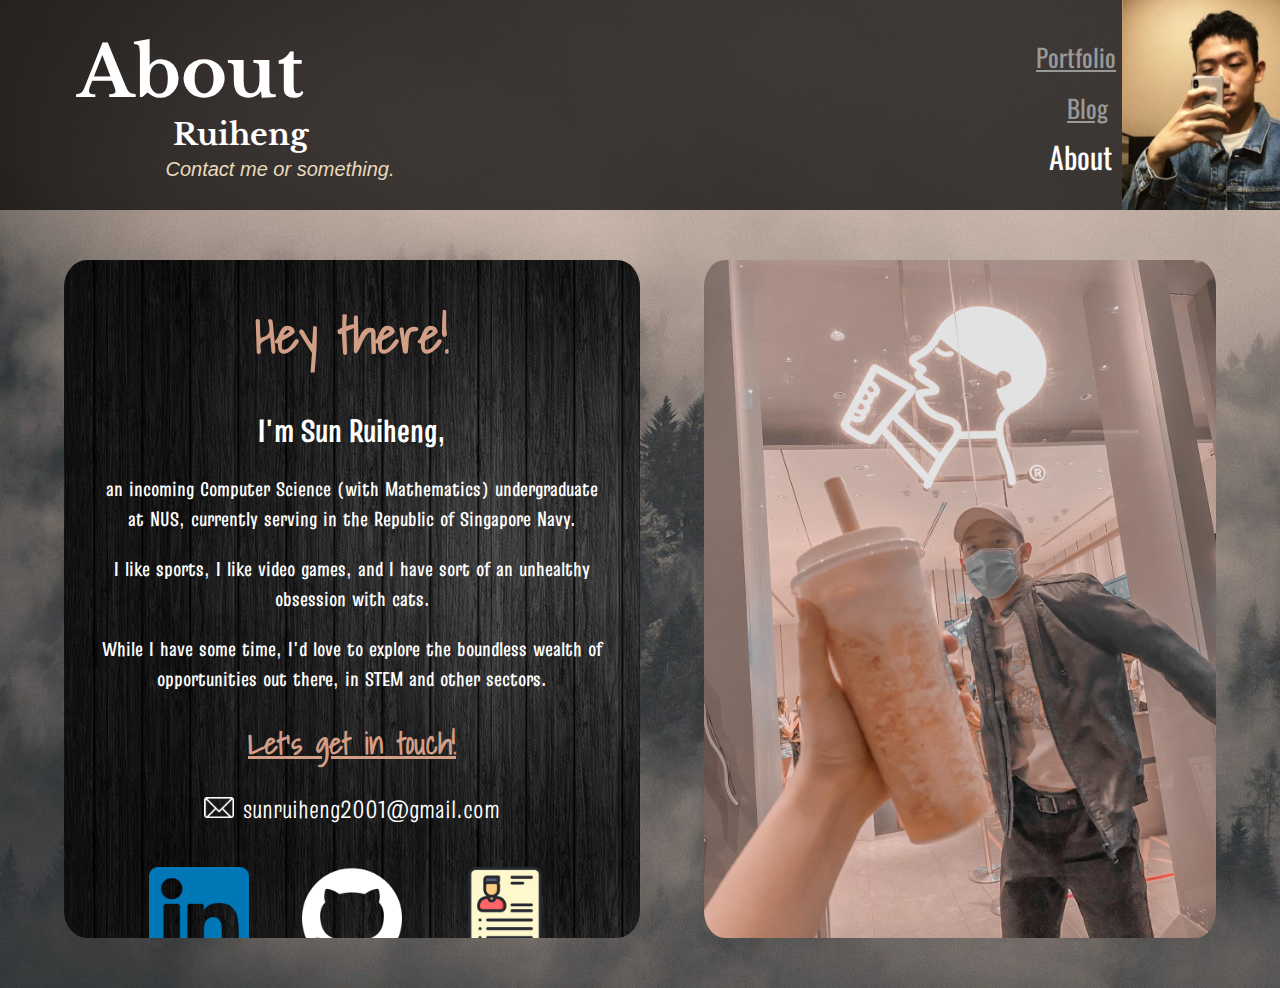
==== html/aboutme.html @ da1e4984 "added a lot" ====
<!DOCTYPE html>
<html lang="en">
    <head>
        <title>About Me</title>
        <link href='../css/aboutme.css' type='text/css' rel='stylesheet'/>
        <link href="https://fonts.googleapis.com/css2?family=Oswald:wght@500&display=swap" rel="stylesheet">
        <link href="https://fonts.googleapis.com/css2?family=Newsreader:wght@400;500&family=Open+Sans:wght@300;400;600;700&display=swap" rel="stylesheet">
        <link href="https://fonts.googleapis.com/css2?family=Cormorant+Garamond&family=Libre+Baskerville&display=swap" rel="stylesheet">
        <link href="https://fonts.googleapis.com/css2?family=Shadows+Into+Light&display=swap" rel="stylesheet">
        <link href="https://fonts.googleapis.com/css2?family=Benne&family=Truculenta:wght@400;600&display=swap" rel="stylesheet">
    </head>

    <body>
        <header>  <!-- entire top nav bar -->
            <div class='title'>
                <h1>About</h1>
                <h2>Ruiheng</h2>
                <h3>Contact me or something.</h3>
            </div>

            <div class='menu-and-pic'>
                <ul>
                    <li><a class='menu-link' href='../index.html'>Portfolio</a></li>
                    <li><a class='menu-link' href="./blog.html">Blog</a></li>
                    <li class="current">About</li>
                    
                </ul>
                <img src="../images/profilepic3.jpg" alt='Profile Icon'/>
            </div>
        </header>
        

        <!-- tryna make the email popup. -->
        <!-- <div id='popup'>
            <form action='"mailto:sunruiheng@gmail.com' method="POST">
                <input type="text" name='name' placeholder="Name: "/>
                <input type="text" name='mail' placeholder="Your Email: "/>
                <input type="text" name='subject' placeholder="Subject: "/>
                <textarea name='message' placeholder="Message: "></textarea>
                <button type='submit' name="submit">Submit</button>
            </form>

            
        </div> -->

    



        <div id='top-half'>

            <div id='info-area'>
                <h1 id='info-title'>Hey there!</h1>
                <h1>I'm Sun Ruiheng,</h1>
                <p>an incoming Computer Science (with Mathematics) undergraduate at NUS, currently serving in the Republic of Singapore Navy.</p>
                <p>I like sports, I like video games, and I have sort of an unhealthy obsession with cats.</p>
                <p>While I have some time, I'd love to explore the boundless wealth of opportunities out there, in STEM and other sectors.</p>
                
                <h2 id='get-in-touch'><u>Let's get in touch!</u></h2>
                <div id='my-contacts'>
                    <div id='email'>
                        <a href="mailto:sunruiheng2001@gmail.com">
                            <img src="../images/emailclosed.png"/>
                            <span class='contact-text'>sunruiheng2001@gmail.com</span>
                        </a>
                        
                    </div>
                    <div id='contacts-container'>
                        <div id='linkedin' class='social-site'>
                            <img src="../images/linkedin.png">
                            <span class='contact-text'>LinkedIn</span>
                        </div>
                        <div id='github' class='social-site'>
                            <img src="../images/github.png">
                            <span class='contact-text'>GitHub</span>
                        </div>
                        <div id='resume' class='social-site'>
                            <img src="../images/resume.webp" alt="My Resume">
                            <span class='contact-text'>Résumé</span>
                        </div>
                    </div>
                </div>
            </div>

            <img id='pic-area' src='../images/me03.jpeg'/>
        </div>
        

        
    </body>
    <script type='text/javascript' src='../js/aboutme.js'></script>
</html>
---- css/aboutme.css ----
body {
    margin: 0;
    font-family: 'Open Sans', sans-serif;
    background-image: url('../images/forest3.jpg');
    background-size: cover;
}

header {
    background-color:rgb(6, 6, 99);
    height: 180px;
    padding: 15px 0;
    /* to align title div vertically within header: */
    display: flex;
    align-items: center;
    background-color: rgba(0, 0, 0, 0.7);
    margin-bottom: 50px;
}

header .title {
    width: 320px;
    color: white;
    /* float: none; */
    position: absolute;
    left: 50px;
    padding: 0 30px;
    font-family: 'Libre Baskerville', serif;
    font-weight: 500;
}

header .title h2 {
    margin: 0;
    font-size: 30px;
    text-align: center;
}

header .title h1 {
    font-size: 70px;
    margin: 0;
    text-align: center;
    transform:translateX(-50px);
}

header .title h3 {
    font-size: 20px;
    text-align: center;
    font-style: italic;
    font-weight: normal;
    font-family: 'Lato', sans-serif;
    margin: 0 auto;
    color:rgb(232, 219, 188);
    transform:translateX(40px);
    margin-top: 5px;
}


/* remember to add JS to make background darken and deactivate clicks when popup appears.
#popup {
    height: 60vh;
    width: 60vw;
    visibility: hidden; 
    position: fixed;
    left: 20vw;
    top: 20vh;
    border-radius: 8%;
    background-color: rgb(241, 237, 231);
    display :flex;
    align-items: center;
    justify-content: center;
}

#popup form {
    position: static;
    height: 70%;
    width: 80%;
    display: flex;
    flex-direction: column;
    align-items: center;
    justify-content: space-evenly;
} */



.menu-and-pic {
    position: absolute;
    right: 0;
    display: inline-flex;
}

.menu-and-pic ul {
    margin: auto;
    padding: 10px;
    text-align: right;
    list-style-type: none;
    font-family: 'Oswald', sans-serif;
}

.menu-and-pic ul li {
    font-size: 30px;
    padding: 3px 0;
    color: white;
}

.menu-link {
    font-size: 25px;
    padding: 0 5%;
    border-radius: 8%;
    color: rgb(153, 153, 153);
    transition: color 0.3s ease;
}

.menu-link:hover {
    color: white;
}

.menu-and-pic img {
    height: 210px;
}

/* END OF TOP BAR */


#top-half {
    display: flex;
    justify-content: space-evenly;
    margin-bottom: 50px;
}

#info-area {
    font-family: 'Truculenta', sans-serif;
    /* background-color: rgb(240, 234, 221); */
    background-image: url('../images/wood1.jpg');
    display: inline-block;
    width: 40vw;
    height: 53vw;
    min-width: 100px;
    padding: 0 2em;
    border-radius: 4%;
    text-align: center;
    color: white;
    overflow-x: hidden;
    overflow-y: auto;
}

#info-title, #get-in-touch {
    color:rgb(211, 158, 134);
    font-family: 'Shadows Into Light', cursive;
    font-size: 50px;
}

#info-area p {
    font-weight: 600;
    word-spacing: 2px;
    line-height: 30px;
    font-size: 20px;
}

#get-in-touch {
    font-size: 30px;
}

div#email{
    display: flex;
    align-items: center;
    justify-content: center;
    margin: 0 0 40px 0;
    transition: all .2s ease 0s;
    cursor: pointer;
}

div#email a {
    color: white;
    text-decoration: none;
}

div#email:hover {
    transform: scale(1.2);
}

div#email img {
    width: 30px;
    padding-right: 5px;
}

.contact-text {
    font-size: 25px;
}

#contacts-container {
    display: flex;
    justify-content: space-evenly;
}

.social-site {
    display: inline-flex;
    flex-direction: column;
    transition: all .2s ease 0s;
    cursor: pointer;
}

.social-site img {
    width: 100px;
    /* display: block; */
}

.social-site:hover {
    transform: scale(1.2);
}

#pic-area {
    display: inline-block;
    width: 40vw;
    height: 53vw;
    min-width: 100px;
    border-radius: 4%;
}



/* for mobile screens */
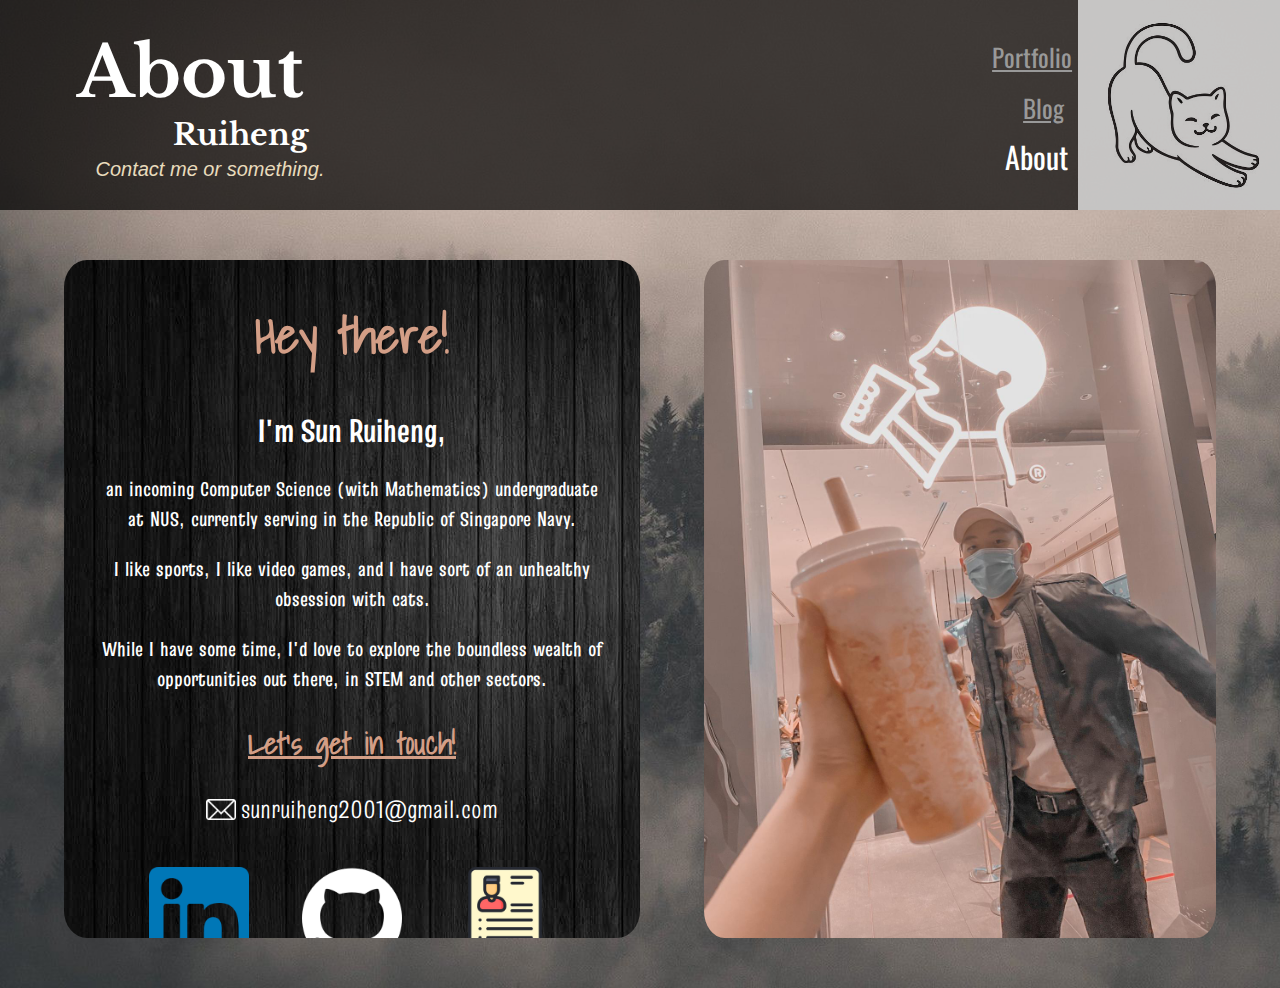
==== commit 5585af00: "revamped blog..." ====
--- a/html/aboutme.html
+++ b/html/aboutme.html
@@ -25,7 +25,7 @@
                     <li class="current">About</li>
                     
                 </ul>
-                <img src="../images/profilepic3.jpg" alt='Profile Icon'/>
+                <img src="../images/catt.png" alt='Cat'/>
             </div>
         </header>
         
--- a/css/aboutme.css
+++ b/css/aboutme.css
@@ -5,8 +5,11 @@
     background-size: cover;
 }
 
+::selection {
+    background-color: rgb(185, 138, 80)
+}
+
 header {
-    background-color:rgb(6, 6, 99);
     height: 180px;
     padding: 15px 0;
     /* to align title div vertically within header: */
@@ -48,7 +51,7 @@
     font-family: 'Lato', sans-serif;
     margin: 0 auto;
     color:rgb(232, 219, 188);
-    transform:translateX(40px);
+    transform:translateX(-30px);
     margin-top: 5px;
 }
 
@@ -116,6 +119,10 @@
     height: 210px;
 }
 
+.menu-and-pic img:hover {
+    transform: scaleX(-1);
+}
+
 /* END OF TOP BAR */
 
 
@@ -159,15 +166,15 @@
 }
 
 div#email{
-    display: flex;
-    align-items: center;
-    justify-content: center;
     margin: 0 0 40px 0;
     transition: all .2s ease 0s;
     cursor: pointer;
 }
 
 div#email a {
+    display: flex;
+    align-items: center;
+    justify-content: center;
     color: white;
     text-decoration: none;
 }
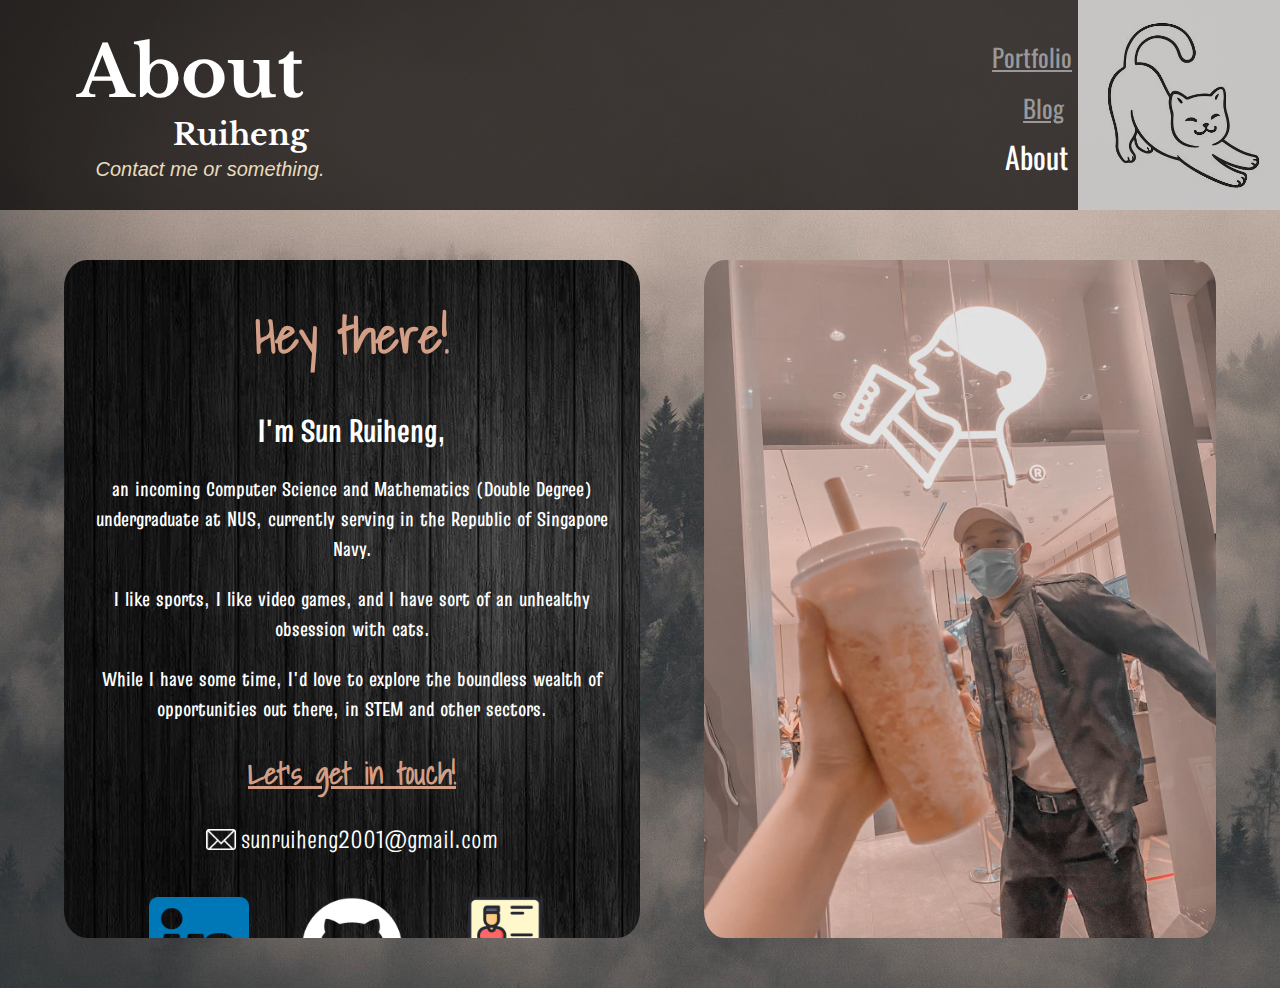
==== commit 36581427: "r" ====
--- a/html/aboutme.html
+++ b/html/aboutme.html
@@ -8,6 +8,7 @@
         <link href="https://fonts.googleapis.com/css2?family=Cormorant+Garamond&family=Libre+Baskerville&display=swap" rel="stylesheet">
         <link href="https://fonts.googleapis.com/css2?family=Shadows+Into+Light&display=swap" rel="stylesheet">
         <link href="https://fonts.googleapis.com/css2?family=Benne&family=Truculenta:wght@400;600&display=swap" rel="stylesheet">
+        <link href="https://fonts.googleapis.com/css2?family=Barlow:wght@300;400;500;600;700&display=swap" rel="stylesheet">
     </head>
 
     <body>
@@ -52,7 +53,7 @@
             <div id='info-area'>
                 <h1 id='info-title'>Hey there!</h1>
                 <h1>I'm Sun Ruiheng,</h1>
-                <p>an incoming Computer Science (with Mathematics) undergraduate at NUS, currently serving in the Republic of Singapore Navy.</p>
+                <p>an incoming Computer Science and Mathematics (Double Degree) undergraduate at NUS, currently serving in the Republic of Singapore Navy.</p>
                 <p>I like sports, I like video games, and I have sort of an unhealthy obsession with cats.</p>
                 <p>While I have some time, I'd love to explore the boundless wealth of opportunities out there, in STEM and other sectors.</p>
                 
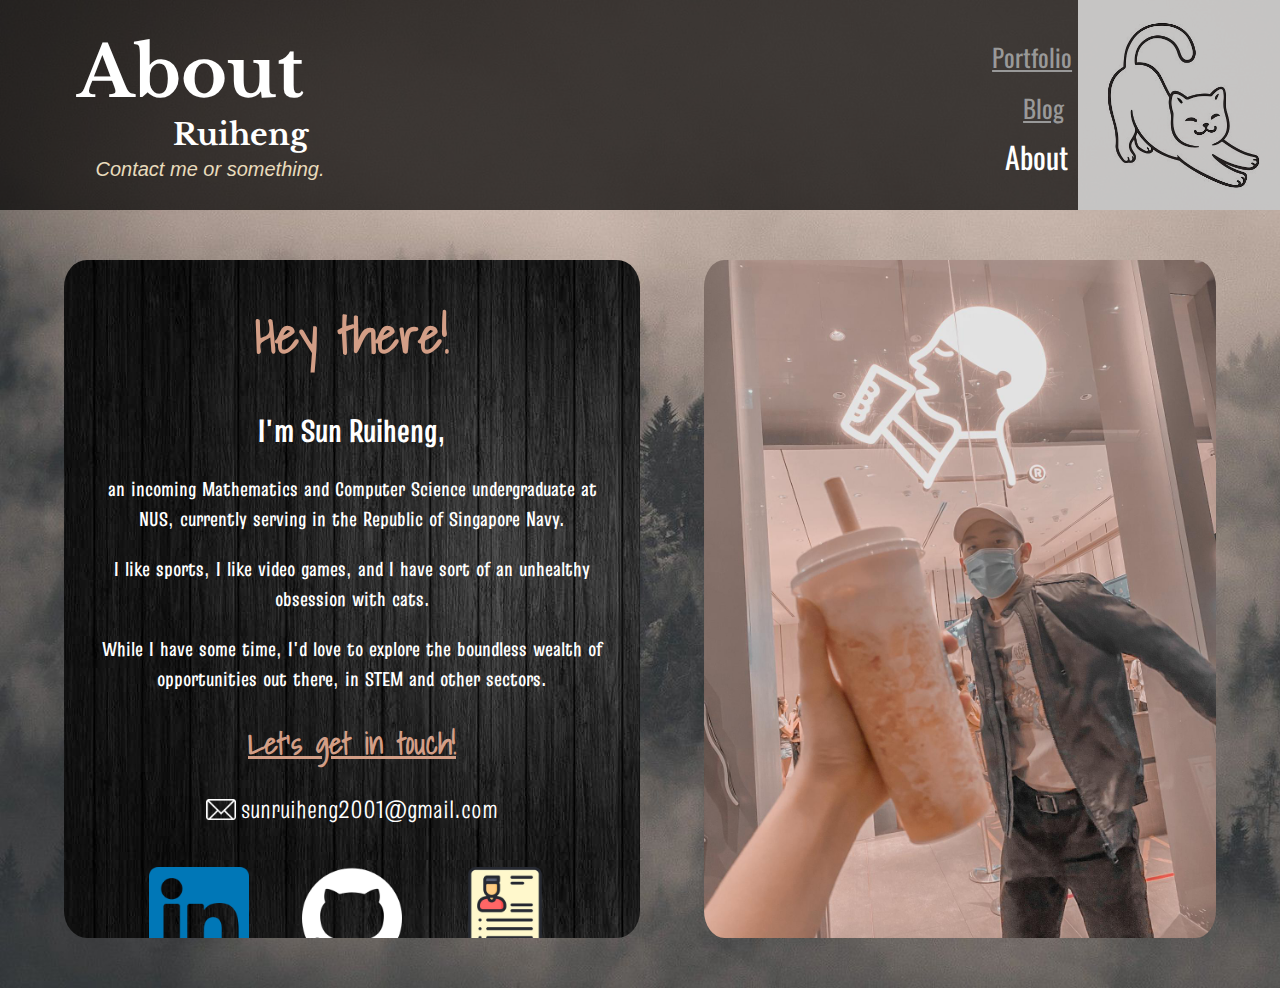
==== commit aac83c99: "added big tech entry" ====
--- a/html/aboutme.html
+++ b/html/aboutme.html
@@ -53,7 +53,7 @@
             <div id='info-area'>
                 <h1 id='info-title'>Hey there!</h1>
                 <h1>I'm Sun Ruiheng,</h1>
-                <p>an incoming Computer Science and Mathematics (Double Degree) undergraduate at NUS, currently serving in the Republic of Singapore Navy.</p>
+                <p>an incoming Mathematics and Computer Science undergraduate at NUS, currently serving in the Republic of Singapore Navy.</p>
                 <p>I like sports, I like video games, and I have sort of an unhealthy obsession with cats.</p>
                 <p>While I have some time, I'd love to explore the boundless wealth of opportunities out there, in STEM and other sectors.</p>
                 
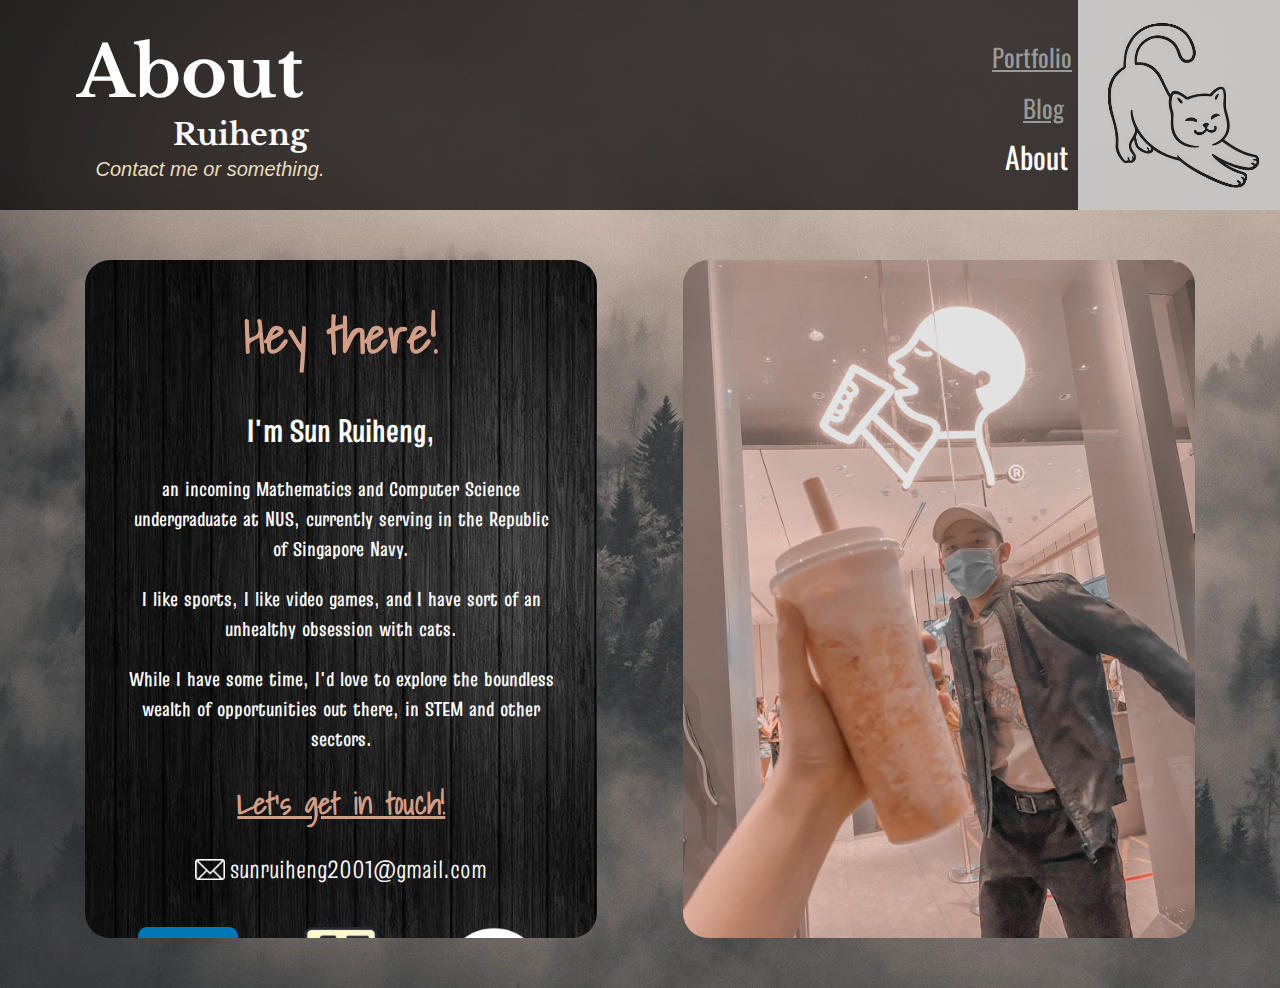
==== commit 084c0cff: "added underline animations" ====
--- a/html/aboutme.html
+++ b/html/aboutme.html
@@ -1,38 +1,45 @@
 <!DOCTYPE html>
 <html lang="en">
-    <head>
-        <title>About Me</title>
-        <link href='../css/aboutme.css' type='text/css' rel='stylesheet'/>
-        <link href="https://fonts.googleapis.com/css2?family=Oswald:wght@500&display=swap" rel="stylesheet">
-        <link href="https://fonts.googleapis.com/css2?family=Newsreader:wght@400;500&family=Open+Sans:wght@300;400;600;700&display=swap" rel="stylesheet">
-        <link href="https://fonts.googleapis.com/css2?family=Cormorant+Garamond&family=Libre+Baskerville&display=swap" rel="stylesheet">
-        <link href="https://fonts.googleapis.com/css2?family=Shadows+Into+Light&display=swap" rel="stylesheet">
-        <link href="https://fonts.googleapis.com/css2?family=Benne&family=Truculenta:wght@400;600&display=swap" rel="stylesheet">
-        <link href="https://fonts.googleapis.com/css2?family=Barlow:wght@300;400;500;600;700&display=swap" rel="stylesheet">
-    </head>
 
-    <body>
-        <header>  <!-- entire top nav bar -->
-            <div class='title'>
-                <h1>About</h1>
-                <h2>Ruiheng</h2>
-                <h3>Contact me or something.</h3>
-            </div>
+<head>
+    <title>About Me</title>
+    <meta name="viewport" content="width=device-width, initial-scale=1.0" />
+    <link href='../css/aboutme.css' type='text/css' rel='stylesheet' />
+    <link href="https://fonts.googleapis.com/css2?family=Oswald:wght@500&display=swap" rel="stylesheet">
+    <link
+        href="https://fonts.googleapis.com/css2?family=Newsreader:wght@400;500&family=Open+Sans:wght@300;400;600;700&display=swap"
+        rel="stylesheet">
+    <link href="https://fonts.googleapis.com/css2?family=Cormorant+Garamond&family=Libre+Baskerville&display=swap"
+        rel="stylesheet">
+    <link href="https://fonts.googleapis.com/css2?family=Shadows+Into+Light&display=swap" rel="stylesheet">
+    <link href="https://fonts.googleapis.com/css2?family=Benne&family=Truculenta:wght@400;600&display=swap"
+        rel="stylesheet">
+    <link href="https://fonts.googleapis.com/css2?family=Barlow:wght@300;400;500;600;700&display=swap" rel="stylesheet">
+</head>
 
-            <div class='menu-and-pic'>
-                <ul>
-                    <li><a class='menu-link' href='../index.html'>Portfolio</a></li>
-                    <li><a class='menu-link' href="./blog.html">Blog</a></li>
-                    <li class="current">About</li>
-                    
-                </ul>
-                <img src="../images/catt.png" alt='Cat'/>
-            </div>
-        </header>
-        
+<body>
+    <header>
+        <!-- entire top nav bar -->
+        <div class='title'>
+            <h1>About</h1>
+            <h2>Ruiheng</h2>
+            <h3>Contact me or something.</h3>
+        </div>
 
-        <!-- tryna make the email popup. -->
-        <!-- <div id='popup'>
+        <div class='menu-and-pic'>
+            <ul>
+                <li><a class='menu-link' href='../index.html'>Portfolio</a></li>
+                <li><a class='menu-link' href="./blog.html">Blog</a></li>
+                <li class="current">About</li>
+
+            </ul>
+            <img src="../images/catt.png" alt='Cat' />
+        </div>
+    </header>
+
+
+    <!-- tryna make the email popup. -->
+    <!-- <div id='popup'>
             <form action='"mailto:sunruiheng@gmail.com' method="POST">
                 <input type="text" name='name' placeholder="Name: "/>
                 <input type="text" name='mail' placeholder="Your Email: "/>
@@ -44,50 +51,57 @@
             
         </div> -->
 
-    
 
 
 
-        <div id='top-half'>
 
-            <div id='info-area'>
+    <div id='top-half'>
+
+        <div id='info-area'>
+            <div class="info-part">
                 <h1 id='info-title'>Hey there!</h1>
+            </div>
+            <div class="info-part">
                 <h1>I'm Sun Ruiheng,</h1>
-                <p>an incoming Mathematics and Computer Science undergraduate at NUS, currently serving in the Republic of Singapore Navy.</p>
+                <p>an incoming Mathematics and Computer Science undergraduate at NUS, currently serving in the Republic
+                    of Singapore Navy.</p>
                 <p>I like sports, I like video games, and I have sort of an unhealthy obsession with cats.</p>
-                <p>While I have some time, I'd love to explore the boundless wealth of opportunities out there, in STEM and other sectors.</p>
-                
+                <p>While I have some time, I'd love to explore the boundless wealth of opportunities out there, in STEM
+                    and other sectors.</p>
+            </div>
+            <div class="info-part">
                 <h2 id='get-in-touch'><u>Let's get in touch!</u></h2>
                 <div id='my-contacts'>
                     <div id='email'>
                         <a href="mailto:sunruiheng2001@gmail.com">
-                            <img src="../images/emailclosed.png"/>
+                            <img src="../images/emailclosed.png" />
                             <span class='contact-text'>sunruiheng2001@gmail.com</span>
                         </a>
-                        
                     </div>
                     <div id='contacts-container'>
-                        <div id='linkedin' class='social-site'>
+                        <div id='linkedin' class='social-site hover-underline-animation'>
                             <img src="../images/linkedin.png">
                             <span class='contact-text'>LinkedIn</span>
                         </div>
-                        <div id='github' class='social-site'>
+                        <div id='resume' class='social-site hover-underline-animation'>
+                            <img src="../images/resume.webp" alt="My Resume">
+                            <span class='contact-text'>Résumé</span>
+                        </div>
+                        <div id='github' class='social-site hover-underline-animation'>
                             <img src="../images/github.png">
                             <span class='contact-text'>GitHub</span>
-                        </div>
-                        <div id='resume' class='social-site'>
-                            <img src="../images/resume.webp" alt="My Resume">
-                            <span class='contact-text'>Résumé</span>
                         </div>
                     </div>
                 </div>
             </div>
+        </div>
 
-            <img id='pic-area' src='../images/me03.jpeg'/>
-        </div>
-        
+        <img id='pic-area' src='../images/me03.jpeg' />
+    </div>
 
-        
-    </body>
-    <script type='text/javascript' src='../js/aboutme.js'></script>
+
+
+</body>
+<script type='text/javascript' src='../js/aboutme.js'></script>
+
 </html>--- a/css/aboutme.css
+++ b/css/aboutme.css
@@ -136,16 +136,20 @@
     font-family: 'Truculenta', sans-serif;
     /* background-color: rgb(240, 234, 221); */
     background-image: url('../images/wood1.jpg');
-    display: inline-block;
+    /* display: inline-block; */
     width: 40vw;
     height: 53vw;
     min-width: 100px;
-    padding: 0 2em;
-    border-radius: 4%;
+    /* padding: 0 2em; */
+    
+    border-radius: 25px;
     text-align: center;
     color: white;
     overflow-x: hidden;
     overflow-y: auto;
+    /* display: flex;
+    flex-direction: column;
+    justify-content: space-evenly; */
 }
 
 #info-title, #get-in-touch {
@@ -159,6 +163,7 @@
     word-spacing: 2px;
     line-height: 30px;
     font-size: 20px;
+    padding: 0 2em;
 }
 
 #get-in-touch {
@@ -213,15 +218,192 @@
     transform: scale(1.2);
 }
 
+#linkedin:hover {
+    color: #0072b1;
+}
+#linkedin:after {
+    content: '';
+    position: absolute;
+    width: 100%;
+    transform: scaleX(0);
+    background-color: #0072b1;
+    height: 2px;
+    bottom: 0;
+    left: 0;
+    transform-origin: bottom right;
+    transition: transform 0.25s ease-out;
+}
+#linkedin:hover:after {
+    transform: scaleX(1);
+    transform-origin: bottom left;
+  }
+
+#resume:hover {
+    color: rgb(221, 210, 151);
+}
+#resume:after {
+    content: '';
+    position: absolute;
+    width: 100%;
+    transform: scaleX(0);
+    background-color: rgb(221, 210, 151);
+    height: 2px;
+    bottom: 0;
+    left: 0;
+    transform-origin: bottom right;
+    transition: transform 0.25s ease-out;
+}
+#resume:hover:after {
+    transform: scaleX(1);
+    transform-origin: bottom left;
+  }
+
+#github:hover {
+    color: #f1502f;
+}
+#github:after {
+    content: '';
+    position: absolute;
+    width: 100%;
+    transform: scaleX(0);
+    background-color: #f1502f;
+    height: 2px;
+    bottom: 0;
+    left: 0;
+    transform-origin: bottom right;
+    transition: transform 0.25s ease-out;
+}
+#github:hover:after {
+    transform: scaleX(1);
+    transform-origin: bottom left;
+  }
+
+
+
+
+/* For the underline animation of website anchor tag */
+.hover-underline-animation {
+    /* display: inline-block; */
+    position: relative;
+  }
+  
+  /* .hover-underline-animation:after {
+    content: '';
+    position: absolute;
+    width: 100%;
+    transform: scaleX(0);
+    background-color: #f1502f;
+    height: 2px;
+    bottom: 0;
+    left: 0;
+    transform-origin: bottom right;
+    transition: transform 0.25s ease-out;
+  } */
+  
+  /* .hover-underline-animation:hover:after {
+    transform: scaleX(1);
+    transform-origin: bottom left;
+  } */
+  /* End of hover animation CSS */
+
+
+
+
 #pic-area {
     display: inline-block;
     width: 40vw;
     height: 53vw;
     min-width: 100px;
-    border-radius: 4%;
+    border-radius: 25px;
 }
 
 
 
 /* for mobile screens */
 
+@media (max-width: 800px) {
+    #top-half {
+        display: block;
+        margin: 0 auto;
+    }
+
+    #info-area {
+        display: block;
+        max-width: 95vw;
+        max-height: 100vh;
+        width: auto;
+        height: auto;
+        margin: 0 auto;
+        margin-bottom: 3vh;
+        padding-bottom: 3vh;
+        font-weight: 600;
+        word-spacing: 2px;
+        line-height: 30px;
+        font-size: 15px;
+    }
+
+    #pic-area {
+        display: block;
+        max-width: 95vw;
+        max-height: 100vh;
+        width: auto;
+        height: auto;
+        margin: 0 auto;
+    }
+
+    header .title {
+        width: 50vw;
+        color: white;
+        /* float: none; */
+        position: absolute;
+        padding: 0 5vw;
+        font-family: 'Libre Baskerville', serif;
+        font-weight: 500;
+    }
+
+    header .title h1 {
+        font-size: 50px;
+    }
+
+    header .title h2 {
+        font-size: 30px;
+    }
+
+    header .title h3 {
+        font-size: 15px;
+    }
+
+    
+.menu-and-pic {
+    position: absolute;
+    right: 0;
+    display: inline-flex;
+}
+
+.menu-and-pic ul {
+    margin: auto;
+    padding: 10px;
+    text-align: right;
+    list-style-type: none;
+    font-family: 'Oswald', sans-serif;
+}
+
+.menu-and-pic ul li {
+    font-size: 30px;
+    padding: 3px 0;
+    color: white;
+}
+
+.menu-link {
+    font-size: 25px;
+    padding: 0 5%;
+    border-radius: 8%;
+    color: rgb(153, 153, 153);
+    transition: color 0.3s ease;
+}
+
+.menu-and-pic img {
+    display: none;
+}
+
+}
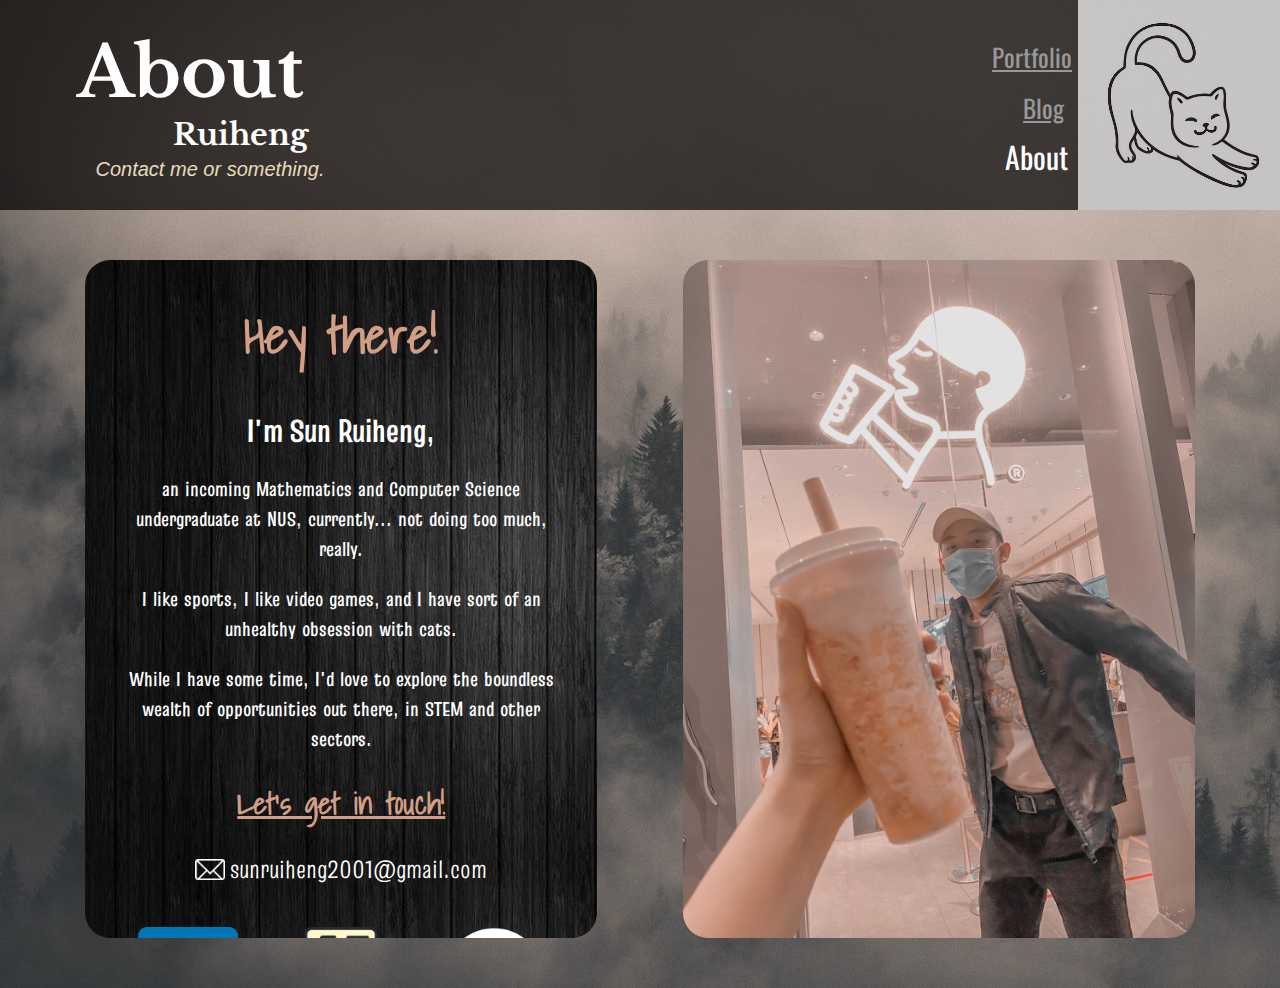
==== commit 791df33c: "Update aboutme.html" ====
--- a/html/aboutme.html
+++ b/html/aboutme.html
@@ -63,8 +63,7 @@
             </div>
             <div class="info-part">
                 <h1>I'm Sun Ruiheng,</h1>
-                <p>an incoming Mathematics and Computer Science undergraduate at NUS, currently serving in the Republic
-                    of Singapore Navy.</p>
+                <p>an incoming Mathematics and Computer Science undergraduate at NUS, currently... not doing too much, really.</p>
                 <p>I like sports, I like video games, and I have sort of an unhealthy obsession with cats.</p>
                 <p>While I have some time, I'd love to explore the boundless wealth of opportunities out there, in STEM
                     and other sectors.</p>
--- a/css/aboutme.css
+++ b/css/aboutme.css
@@ -134,9 +134,8 @@
 
 #info-area {
     font-family: 'Truculenta', sans-serif;
-    /* background-color: rgb(240, 234, 221); */
     background-image: url('../images/wood1.jpg');
-    /* display: inline-block; */
+    display: inline-block;
     width: 40vw;
     height: 53vw;
     min-width: 100px;
@@ -277,35 +276,6 @@
     transform: scaleX(1);
     transform-origin: bottom left;
   }
-
-
-
-
-/* For the underline animation of website anchor tag */
-.hover-underline-animation {
-    /* display: inline-block; */
-    position: relative;
-  }
-  
-  /* .hover-underline-animation:after {
-    content: '';
-    position: absolute;
-    width: 100%;
-    transform: scaleX(0);
-    background-color: #f1502f;
-    height: 2px;
-    bottom: 0;
-    left: 0;
-    transform-origin: bottom right;
-    transition: transform 0.25s ease-out;
-  } */
-  
-  /* .hover-underline-animation:hover:after {
-    transform: scaleX(1);
-    transform-origin: bottom left;
-  } */
-  /* End of hover animation CSS */
-
 
 
 
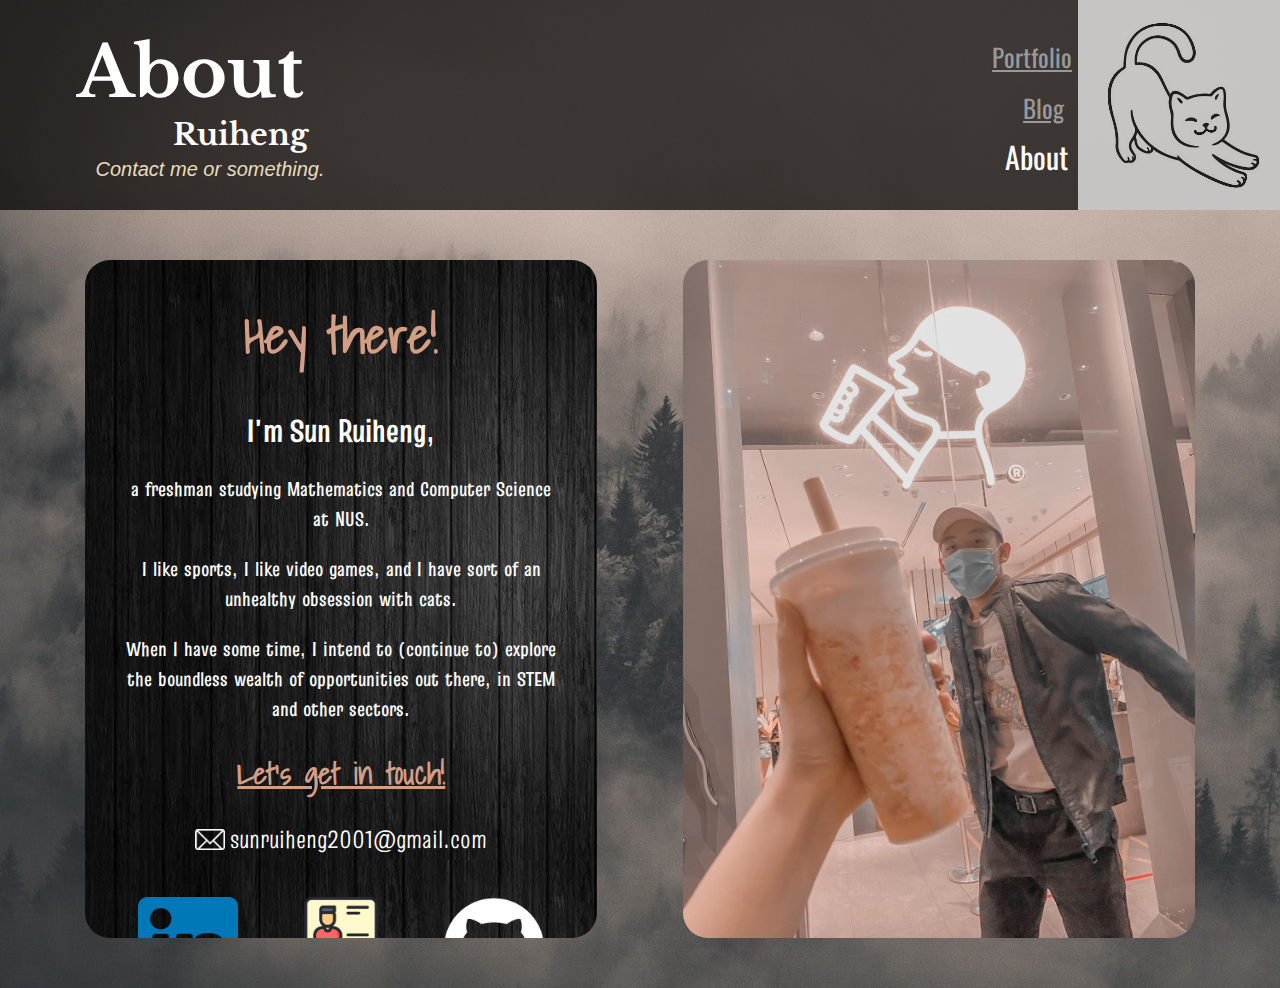
==== commit afca57c7: "updated cv fr" ====
--- a/html/aboutme.html
+++ b/html/aboutme.html
@@ -48,7 +48,7 @@
                 <button type='submit' name="submit">Submit</button>
             </form>
 
-            
+
         </div> -->
 
 
@@ -63,10 +63,10 @@
             </div>
             <div class="info-part">
                 <h1>I'm Sun Ruiheng,</h1>
-                <p>an incoming Mathematics and Computer Science undergraduate at NUS, currently... not doing too much, really.</p>
+                <p>a freshman studying Mathematics and Computer Science at NUS.</p>
                 <p>I like sports, I like video games, and I have sort of an unhealthy obsession with cats.</p>
-                <p>While I have some time, I'd love to explore the boundless wealth of opportunities out there, in STEM
-                    and other sectors.</p>
+                <p>When I have some time, I intend to (continue to) explore the boundless wealth of opportunities out there,
+                   in STEM and other sectors.</p>
             </div>
             <div class="info-part">
                 <h2 id='get-in-touch'><u>Let's get in touch!</u></h2>
@@ -103,4 +103,4 @@
 </body>
 <script type='text/javascript' src='../js/aboutme.js'></script>
 
-</html>+</html>
